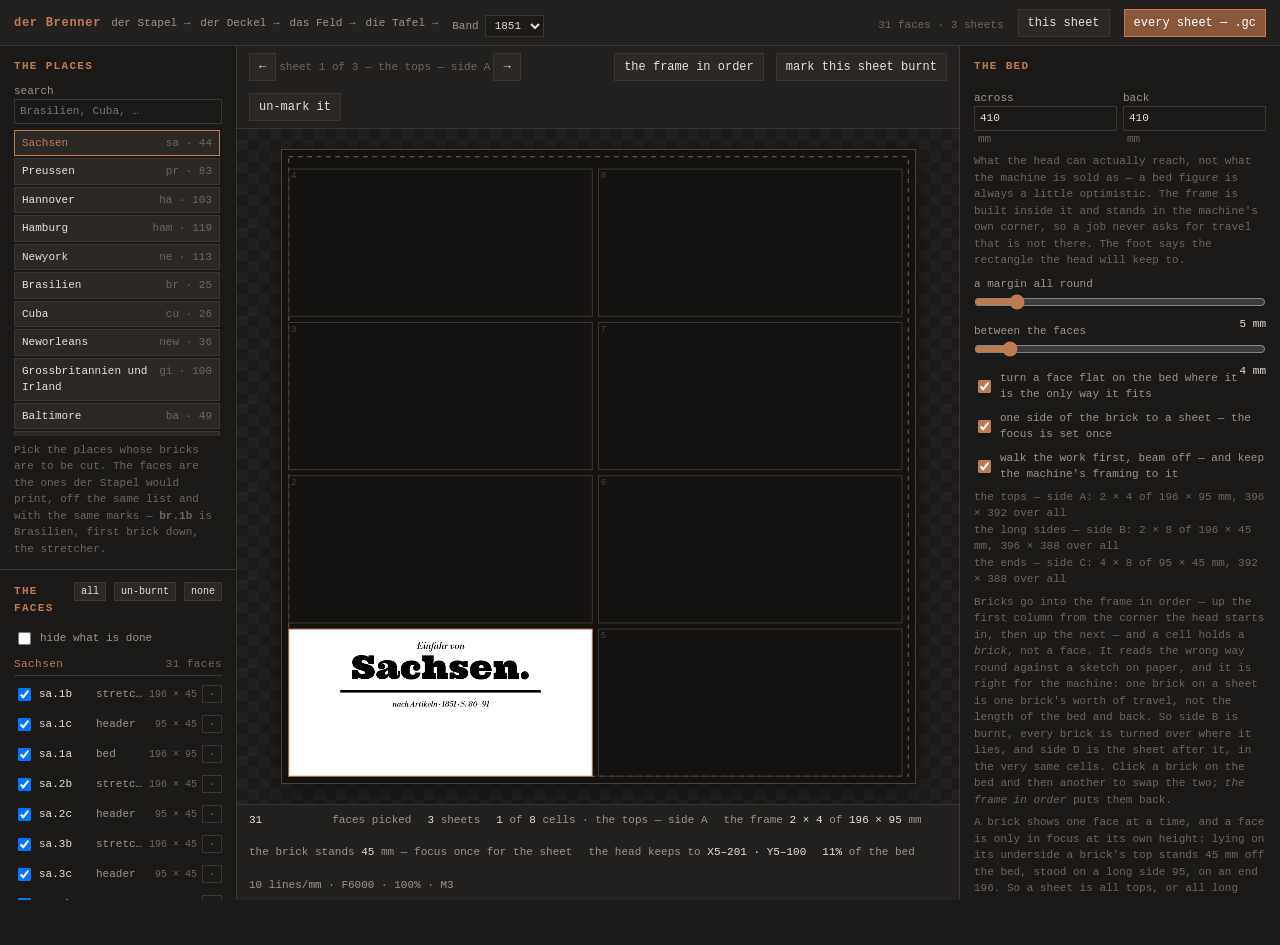
==== brenner.html @ b3bc6b64 "engraving desk stapel brenner etc" ====
<!DOCTYPE html>
<html lang="en">

<head>
	<meta charset="utf-8">
	<meta name="viewport" content="width=device-width, initial-scale=1">
	<title>der Brenner — anti-epigraph</title>
	<link rel="icon"
		href="data:image/svg+xml,<svg xmlns='http://www.w3.org/2000/svg' viewBox='0 0 16 16'><rect width='16' height='16' fill='%231c1a18'/><rect x='2' y='2' width='12' height='12' fill='none' stroke='%23d98741' stroke-width='1.4'/><rect x='5' y='5' width='6' height='2' fill='%23d98741'/></svg>">
	<link rel="stylesheet" href="css/dashboard.css">
	<link rel="stylesheet" href="css/tafeln.css">
	<link rel="stylesheet" href="css/brenner.css">
</head>

<body>
	<header class="bar">
		<div class="brand">
			<strong>der Brenner</strong>
			<a href="stapel.html">der Stapel →</a>
			<a href="deckel.html">der Deckel →</a>
			<a href="feld.html">das Feld →</a>
			<a href="tafeln.html">die Tafel →</a>
		</div>

		<div class="proj">
			<label class="check">Band <select id="yearSel" title="which volume"></select></label>
		</div>

		<div class="grow"></div>

		<span class="hint" id="jobLine">—</span>
		<button id="exportSheet">this sheet</button>
		<button id="exportAll" class="primary">every sheet — .gc</button>
	</header>

	<main class="layout">
		<!-- ---------------- what is to be burnt ---------------- -->
		<aside class="col controls">
			<section>
				<h2>the places</h2>
				<label>search <input type="search" id="placeSearch" placeholder="Brasilien, Cuba, …"></label>
				<div class="picker" id="picker"></div>
				<p class="hint">Pick the places whose bricks are to be cut. The faces are the ones der
					Stapel would print, off the same list and with the same marks — <b>br.1b</b> is
					Brasilien, first brick down, the stretcher.</p>
			</section>

			<section>
				<div class="panel-head">
					<h2>the faces</h2>
					<button id="allFaces">all</button>
					<button id="freshFaces">un-burnt</button>
					<button id="noFaces">none</button>
				</div>
				<label class="check"><input type="checkbox" id="hideDone"> hide what is done</label>
				<div class="faces" id="faceList"></div>
			</section>
		</aside>

		<!-- ---------------- the bed ---------------- -->
		<section class="col stage">
			<div class="stage-tools">
				<div class="views">
					<button id="prevSheet">←</button>
					<span class="hint" id="sheetNo">—</span>
					<button id="nextSheet">→</button>
				</div>
				<div class="grow"></div>
				<button id="resetArrange">the frame in order</button>
				<button id="markSheet">mark this sheet burnt</button>
				<button id="unmarkSheet">un-mark it</button>
			</div>

			<div class="canvas-wrap" id="canvasWrap">
				<canvas id="stage"></canvas>
			</div>

			<div class="stage-foot" id="foot">—</div>
		</section>

		<!-- ---------------- how it is burnt ---------------- -->
		<aside class="col side">
			<section>
				<h2>the bed</h2>
				<div class="grid2">
					<label>across <input type="number" id="bedW" min="50" max="2000" step="1"><i>mm</i></label>
					<label>back <input type="number" id="bedH" min="50" max="2000" step="1"><i>mm</i></label>
				</div>
				<p class="hint">What the head can actually reach, not what the machine is sold as — a
					bed figure is always a little optimistic. The frame is built inside it and stands in
					the machine's own corner, so a job never asks for travel that is not there. The foot
					says the rectangle the head will keep to.</p>
				<label>a margin all round <input type="range" id="margin" min="0" max="40" step="0.5">
					<output id="marginV">5 mm</output>
				</label>
				<label>between the faces <input type="range" id="gap" min="0" max="40" step="0.5">
					<output id="gapV">4 mm</output>
				</label>
				<label class="check"><input type="checkbox" id="turn"> turn a face flat on the bed where
					it is the only way it fits</label>
				<label class="check"><input type="checkbox" id="oneSideAtATime"> one side of the brick to
					a sheet — the focus is set once</label>
				<label class="check"><input type="checkbox" id="frameFirst"> walk the work first, beam
					off — and keep the machine's framing to it</label>
				<p class="hint" id="frameLine">—</p>
				<p class="hint">Bricks go into the frame in order — up the first column from the corner
					the head starts in, then up the next — and a cell holds a <i>brick</i>, not a face.
					It reads the wrong way round against a sketch on paper, and it is right for the
					machine: one brick on a sheet is one brick's worth of travel, not the length of the
					bed and back. So side B is burnt, every brick
					is turned over where it lies, and side D is the sheet after it, in the very same
					cells. Click a brick on the bed and then another to swap the two; <i>the frame in
						order</i> puts them back.</p>
				<p class="hint">A brick shows one face at a time, and a face is only in focus at its own
					height: lying on its underside a brick's top stands 45 mm off the bed, stood on a long
					side 95, on an end 196. So a sheet is all tops, or all long sides, or all ends, and no
					two faces of one brick are on it. 410 will not take two 196s and a gap without either
					the margin coming off or a face going round, so the frame says which it did. The
					cells never move: every sheet of a side is the same grid, the last one only with
					its end empty, so a frame squared up once does for the whole run.</p>
			</section>

			<section>
				<h2>the burn</h2>
				<label>scan lines <input type="range" id="lines" min="2" max="20" step="1">
					<output id="linesV">10 /mm</output>
				</label>
				<label>the feed along a line <input type="range" id="feed" min="200" max="12000" step="100">
					<output id="feedV">6000 mm/min</output>
				</label>
				<label>power <input type="range" id="power" min="1" max="100" step="1">
					<output id="powerV">100%</output>
				</label>
				<div class="grid2">
					<label>S at full <input type="number" id="sMax" min="1" max="10000" step="10"></label>
					<label>passes <input type="number" id="passes" min="1" max="10" step="1"></label>
				</div>
				<label class="ctl">the beam<select id="laserMode">
						<option value="M3">M3 — constant power</option>
						<option value="M4">M4 — dynamic, power follows the speed</option>
					</select></label>
				<label>run-up outside the ink <input type="range" id="overscan" min="0" max="5" step="0.1">
					<output id="overscanV">0 mm</output>
				</label>
				<label>the rapid, for the estimate <input type="range" id="rapid" min="500" max="20000" step="100">
					<output id="rapidV">6000 mm/min</output>
				</label>
				<label class="check"><input type="checkbox" id="bidirectional"> burn both ways along the line</label>
				<label class="check"><input type="checkbox" id="airAssist"> air assist — M8 / M9</label>
				<label class="check"><input type="checkbox" id="park"> park at the origin when it is done</label>
				<p class="hint">The file is written by the same emitter as the engraving desk — the
					dialect that has already run on the machine: G90 to the start of a line, G91 along it
					with S on every move, the whole sheet one raster so the head never stops mid-line.
					The rapid figure only changes the estimate: how fast G0 actually moves is the
					machine's own business.</p>
			</section>

			<section>
				<div class="panel-head">
					<h2>the press</h2>
					<button id="resetPress">reset</button>
				</div>
				<label class="check"><input type="checkbox" id="pressOn"> burn the faces as they come off
					the press</label>
				<div id="p_press"></div>
				<button id="reseed" class="wide">another sheet of paper</button>
				<p class="hint">The same press der Stapel sets, and it comes over with the yard's own
					setting — the wandering edge and the ink gaining, which are the type itself. The
					mottling and the specks in the white are left behind: they are paper, and burnt they
					are a few hundred extra scan lines for a few hundred specks of char.</p>
			</section>

			<section>
				<div class="panel-head">
					<h2>what is done</h2>
					<button id="clearDone">forget it all</button>
				</div>
				<p class="hint" id="doneLine">—</p>
				<p class="hint">A face is registered as burnt when you mark it — by the sheet, or one at
					a time in the list. It is kept per volume and per place, so a stack half cut today
					is the other half tomorrow.</p>
			</section>
		</aside>
	</main>

	<div class="toast" id="toast"></div>

	<script src="data/handel-all.js"></script>
	<script src="js/tafeln/model.js"></script>
	<script src="js/tafeln/plate.js"></script>
	<script src="js/tafeln/ink.js"></script>
	<script src="js/stapel/faces.js"></script>
	<script src="js/stapel/panel.js"></script>
	<script src="js/brenner/nest.js"></script>
	<script src="js/engrave/gcode.js"></script>
	<script src="js/brenner/ui.js"></script>
</body>

</html>
---- css/dashboard.css ----
/* the engraving desk — a workshop instrument, not a website.
   warm neutrals off the clay palette of the piece, monospace throughout,
   dense enough to hold a whole wall on one screen. */

:root {
	--bg: #1c1a18;
	--panel: #232120;
	--panel-2: #2b2826;
	--line: #3a3633;
	--ink: #e6e0d8;
	--dim: #9a938a;
	--faint: #6d665e;
	--clay: #c07a52;
	--clay-dim: #8a5738;

	--pending: #6d665e;
	--queued: #d4a13c;
	--engraved: #7fa86a;
	--failed: #c0563e;
	--skipped: #4f4b47;
}

* {
	box-sizing: border-box;
}

body {
	margin: 0;
	background: var(--bg);
	color: var(--ink);
	font: 12px/1.5 ui-monospace, SFMono-Regular, Menlo, monospace;
	display: flex;
	flex-direction: column;
	min-height: 100vh;
}

h2 {
	font-size: 11px;
	letter-spacing: .12em;
	text-transform: uppercase;
	color: var(--clay);
	margin: 0 0 8px;
	font-weight: 600;
}

a {
	color: var(--dim);
}

a:hover {
	color: var(--clay);
}

.grow {
	flex: 1;
}

.hint {
	color: var(--faint);
	margin: 6px 0 0;
	font-size: 11px;
}

/* ---------------- top bar ---------------- */
.bar {
	display: flex;
	align-items: center;
	gap: 14px;
	padding: 8px 14px;
	background: var(--panel);
	border-bottom: 1px solid var(--line);
	position: sticky;
	top: 0;
	z-index: 20;
	flex-wrap: wrap;
}

.brand {
	display: flex;
	align-items: baseline;
	gap: 10px;
}

.brand strong {
	color: var(--clay);
	letter-spacing: .06em;
}

.brand a {
	font-size: 11px;
	text-decoration: none;
}

.proj {
	display: flex;
	gap: 4px;
	align-items: center;
}

/* selects in the bar size to their content — left at 100% they claim a
   whole row and push everything else onto a second line */
.bar select {
	width: auto;
	max-width: 240px;
}

.progress {
	display: flex;
	align-items: center;
	gap: 8px;
	min-width: 190px;
	flex: 0 1 260px;
}

.progress span {
	white-space: nowrap;
	color: var(--dim);
}

.bar-track {
	flex: 1;
	height: 6px;
	background: var(--panel-2);
	border: 1px solid var(--line);
	overflow: hidden;
	min-width: 90px;
}

.bar-fill {
	height: 100%;
	width: 0;
	background: var(--engraved);
	transition: width .25s;
}

/* ---------------- form furniture ---------------- */
button,
select,
input,
output {
	font: inherit;
	color: var(--ink);
}

button {
	background: var(--panel-2);
	border: 1px solid var(--line);
	padding: 4px 9px;
	cursor: pointer;
}

button:hover {
	border-color: var(--clay-dim);
	color: #fff;
}

button.primary {
	background: var(--clay-dim);
	border-color: var(--clay);
	color: #fff;
}

button.primary:hover {
	background: var(--clay);
}

button.danger:hover {
	border-color: var(--failed);
	color: var(--failed);
}

button.wide {
	display: block;
	width: 100%;
	margin: 6px 0 0;
}

button.on {
	background: var(--clay-dim);
	border-color: var(--clay);
	color: #fff;
}

select,
input[type=number],
input[type=text],
input[type=search] {
	background: var(--bg);
	border: 1px solid var(--line);
	padding: 3px 5px;
	width: 100%;
	min-width: 0;
}

input[type=range] {
	width: 100%;
	accent-color: var(--clay);
	margin: 2px 0;
}

label {
	display: block;
	margin: 7px 0 0;
	color: var(--dim);
	font-size: 11px;
}

label i {
	font-style: normal;
	color: var(--faint);
	margin-left: 4px;
}

label output {
	color: var(--ink);
	float: right;
}

label.check {
	display: flex;
	align-items: center;
	gap: 6px;
	cursor: pointer;
}

label.check input {
	width: auto;
	accent-color: var(--clay);
}

.pair,
.triple {
	display: grid;
	gap: 8px;
}

.pair {
	grid-template-columns: 1fr 1fr;
}

.triple {
	grid-template-columns: 1fr 1fr 1fr;
}

/* ---------------- layout ---------------- */
.layout {
	display: grid;
	grid-template-columns: 260px minmax(0, 1fr) 280px;
	gap: 1px;
	background: var(--line);
	flex: 1;
	min-height: 0;
}

.col {
	background: var(--bg);
	min-width: 0;
}

.controls,
.side {
	overflow-y: auto;
	max-height: calc(100vh - 46px);
}

.controls section,
.side section {
	padding: 12px 14px;
	border-bottom: 1px solid var(--line);
}

/* ---------------- stage ---------------- */
.stage {
	display: flex;
	flex-direction: column;
	min-height: 460px;
}

.stage-tools {
	display: flex;
	align-items: center;
	gap: 12px;
	padding: 7px 12px;
	border-bottom: 1px solid var(--line);
	background: var(--panel);
	flex-wrap: wrap;
}

.views {
	display: flex;
	gap: 3px;
}

.canvas-wrap {
	flex: 1;
	display: grid;
	place-items: center;
	padding: 18px;
	background:
		repeating-conic-gradient(#242220 0% 25%, #1e1c1a 0% 50%) 0 0/22px 22px;
	overflow: auto;
	min-height: 0;
}

#stage {
	max-width: 100%;
	max-height: 100%;
	cursor: crosshair;
	box-shadow: 0 6px 30px rgba(0, 0, 0, .55);
}

.stage-foot {
	padding: 7px 12px;
	border-top: 1px solid var(--line);
	background: var(--panel);
	color: var(--dim);
	font-size: 11px;
	display: flex;
	gap: 16px;
	flex-wrap: wrap;
}

.stage-foot b {
	color: var(--ink);
	font-weight: 500;
}

.stage-foot .warn {
	color: var(--queued);
}

.stage-foot .bad {
	color: var(--failed);
}

/* ---------------- inspector ---------------- */
.insp-body .row {
	display: flex;
	justify-content: space-between;
	gap: 8px;
	padding: 2px 0;
	color: var(--dim);
}

.insp-body .row b {
	color: var(--ink);
	font-weight: 500;
}

#inspLabel {
	color: var(--ink);
	text-transform: none;
	letter-spacing: 0;
}

.chip-row {
	display: flex;
	flex-wrap: wrap;
	gap: 4px;
	margin: 8px 0;
}

.chip {
	padding: 3px 8px;
	border: 1px solid var(--line);
	background: var(--panel-2);
	cursor: pointer;
	font-size: 11px;
}

.chip.on {
	color: #14120f;
	font-weight: 600;
}

.chip[data-status=queued].on {
	background: var(--queued);
	border-color: var(--queued);
}

.chip[data-status=engraved].on {
	background: var(--engraved);
	border-color: var(--engraved);
}

.chip[data-status=failed].on {
	background: var(--failed);
	border-color: var(--failed);
	color: #fff;
}

.chip[data-status=skipped].on {
	background: var(--skipped);
	border-color: var(--skipped);
	color: var(--ink);
}

.chip[data-status=pending].on {
	background: var(--pending);
	border-color: var(--pending);
}

#inspThumb {
	width: 100%;
	display: block;
	margin: 8px 0;
	border: 1px solid var(--line);
	image-rendering: pixelated;
	background: #000;
}

textarea {
	width: 100%;
	background: var(--bg);
	border: 1px solid var(--line);
	color: var(--ink);
	font: inherit;
	padding: 4px;
	resize: vertical;
	min-height: 46px;
}

/* ---------------- tally ---------------- */
.tally {
	display: grid;
	grid-template-columns: 1fr 1fr;
	gap: 4px;
}

.tally div {
	display: flex;
	justify-content: space-between;
	padding: 3px 6px;
	background: var(--panel-2);
	border-left: 3px solid var(--line);
}

.tally div b {
	font-weight: 600;
}

.tally .t-pending {
	border-color: var(--pending);
}

.tally .t-queued {
	border-color: var(--queued);
}

.tally .t-engraved {
	border-color: var(--engraved);
}

.tally .t-failed {
	border-color: var(--failed);
}

.tally .t-skipped {
	border-color: var(--skipped);
}

.bulk {
	display: flex;
	gap: 4px;
	margin-top: 8px;
}

.bulk button {
	flex: 1;
	font-size: 11px;
}

.log {
	max-height: 190px;
	overflow-y: auto;
	color: var(--faint);
	font-size: 11px;
}

.log div {
	padding: 2px 0;
	border-bottom: 1px solid var(--panel-2);
}

.log time {
	color: var(--line);
	margin-right: 6px;
}

/* ---------------- ledger ---------------- */
.ledger {
	border-top: 1px solid var(--line);
	background: var(--panel);
}

.ledger-head {
	display: flex;
	align-items: center;
	gap: 10px;
	padding: 8px 14px;
	flex-wrap: wrap;
}

.ledger-head h2 {
	margin: 0;
}

.ledger-head input,
.ledger-head select {
	width: auto;
	min-width: 150px;
}

.table-wrap {
	max-height: 330px;
	overflow: auto;
	border-top: 1px solid var(--line);
}

table {
	width: 100%;
	border-collapse: collapse;
	font-size: 11px;
}

th {
	position: sticky;
	top: 0;
	background: var(--panel-2);
	text-align: left;
	padding: 5px 10px;
	color: var(--dim);
	font-weight: 500;
	border-bottom: 1px solid var(--line);
	white-space: nowrap;
}

td {
	padding: 3px 10px;
	border-bottom: 1px solid #292624;
	white-space: nowrap;
}

tbody tr:hover {
	background: var(--panel-2);
	cursor: pointer;
}

tbody tr.sel {
	background: #332c25;
}

td.st {
	font-weight: 600;
}

td.st[data-s=pending] {
	color: var(--pending);
}

td.st[data-s=queued] {
	color: var(--queued);
}

td.st[data-s=engraved] {
	color: var(--engraved);
}

td.st[data-s=failed] {
	color: var(--failed);
}

td.st[data-s=skipped] {
	color: var(--skipped);
}

td.notes {
	white-space: normal;
	color: var(--dim);
	max-width: 320px;
}

/* ---------------- overlays ---------------- */
.toast {
	position: fixed;
	bottom: 16px;
	left: 50%;
	transform: translateX(-50%) translateY(20px);
	background: var(--panel-2);
	border: 1px solid var(--clay-dim);
	padding: 7px 16px;
	opacity: 0;
	pointer-events: none;
	transition: opacity .2s, transform .2s;
	z-index: 60;
}

.toast.show {
	opacity: 1;
	transform: translateX(-50%) translateY(0);
}

.busy {
	position: fixed;
	inset: 0;
	background: rgba(12, 11, 10, .8);
	display: grid;
	place-items: center;
	z-index: 50;
}

.busy[hidden] {
	display: none;
}

.busy-box {
	background: var(--panel);
	border: 1px solid var(--line);
	padding: 18px 22px;
	min-width: 300px;
}

.busy-box .bar-track {
	margin-top: 10px;
}

.bundled-list {
	display: flex;
	flex-direction: column;
	gap: 3px;
	margin-top: 6px;
}

.bundled-list button {
	text-align: left;
	overflow: hidden;
	text-overflow: ellipsis;
	white-space: nowrap;
	font-size: 11px;
}

.drop.over {
	outline: 1px dashed var(--clay);
	outline-offset: 4px;
}

@media (max-width: 1100px) {
	.layout {
		grid-template-columns: 1fr;
	}

	.controls,
	.side {
		max-height: none;
	}
}
---- css/tafeln.css ----
/* die Tafel — the composing stone.
   The workshop chrome comes from dashboard.css; what is here is the faces
   the block can be set in, and the furniture round the stone itself. */

/* Ultra is the nearest free cut of the Fette Antiqua the volumes head their
   blocks with — a true fat face, hairline serifs, the stress dead vertical.
   Abril and Rozha are the same idea drawn later; Bevan is the fat Egyptian.
   For the text and the figures the Didones: Bodoni Moda (optical sizes),
   Libre Bodoni, Playfair. Libre Baskerville stays on the list as the
   transitional it is — a century early, and it shows. All self-hosted, so
   the page keeps its faces off-line and straight off disk. */

@font-face {
	font-family: 'Ultra';
	font-style: normal;
	font-weight: 400;
	font-display: block;
	src: url('../fonts/ultra-400.woff2') format('woff2');
}

@font-face {
	font-family: 'Abril Fatface';
	font-style: normal;
	font-weight: 400;
	font-display: block;
	src: url('../fonts/abril-fatface-400.woff2') format('woff2');
}

@font-face {
	font-family: 'Rozha One';
	font-style: normal;
	font-weight: 400;
	font-display: block;
	src: url('../fonts/rozha-one-400.woff2') format('woff2');
}

@font-face {
	font-family: 'Bevan';
	font-style: normal;
	font-weight: 400;
	font-display: block;
	src: url('../fonts/bevan-400.woff2') format('woff2');
}

@font-face {
	font-family: 'Bodoni Moda';
	font-style: normal;
	font-weight: 400 700;
	font-display: block;
	src: url('../fonts/bodoni-moda-400.woff2') format('woff2');
}

@font-face {
	font-family: 'Bodoni Moda';
	font-style: italic;
	font-weight: 400 700;
	font-display: block;
	src: url('../fonts/bodoni-moda-400i.woff2') format('woff2');
}

@font-face {
	font-family: 'Libre Bodoni';
	font-style: normal;
	font-weight: 400 700;
	font-display: block;
	src: url('../fonts/libre-bodoni-400.woff2') format('woff2');
}

@font-face {
	font-family: 'Libre Bodoni';
	font-style: italic;
	font-weight: 400 700;
	font-display: block;
	src: url('../fonts/libre-bodoni-400i.woff2') format('woff2');
}

@font-face {
	font-family: 'Playfair Display';
	font-style: normal;
	font-weight: 400 700;
	font-display: block;
	src: url('../fonts/playfair-400.woff2') format('woff2');
}

@font-face {
	font-family: 'Playfair Display';
	font-style: italic;
	font-weight: 400 700;
	font-display: block;
	src: url('../fonts/playfair-400i.woff2') format('woff2');
}

@font-face {
	font-family: 'Libre Baskerville';
	font-style: normal;
	font-weight: 400 700;
	font-display: block;
	src: url('../fonts/libre-baskerville-400.woff2') format('woff2');
}

@font-face {
	font-family: 'Libre Baskerville';
	font-style: italic;
	font-weight: 400 700;
	font-display: block;
	src: url('../fonts/libre-baskerville-400i.woff2') format('woff2');
}

/* the panel earns its width — there are a lot of settings on a block */
.layout {
	grid-template-columns: 236px minmax(0, 1fr) 320px;
}

/* ---------------- the stone ---------------- */

#stage {
	background: #fff;
	cursor: default;
	box-shadow: 0 6px 30px rgba(0, 0, 0, .55);
}

/* ---------------- the places to hand ---------------- */

.stepper {
	display: flex;
	align-items: center;
	gap: 6px;
	margin-bottom: 8px;
}

.stepper button {
	padding: 3px 10px;
}

.picker {
	max-height: calc(100vh - 250px);
	overflow-y: auto;
	display: flex;
	flex-direction: column;
	gap: 2px;
	margin-top: 6px;
	padding-right: 2px;
}

.picker button {
	display: flex;
	justify-content: space-between;
	gap: 10px;
	align-items: baseline;
	text-align: left;
	width: 100%;
	font-size: 11px;
	padding: 4px 7px;
}

.picker button span.n {
	color: var(--faint);
	font-variant-numeric: tabular-nums;
	flex: none;
}

.picker button.on {
	border-color: var(--clay);
	background: var(--panel-2);
	color: var(--clay);
}

/* ---------------- the settings ---------------- */

/* a metric is a name, a slider and a number on one line — a dozen of them
   in a group have to stay readable without becoming a wall */
.ctl {
	display: grid;
	grid-template-columns: 118px minmax(0, 1fr) 40px;
	align-items: center;
	gap: 7px;
	margin: 0 0 3px;
	font-size: 10.5px;
	color: var(--dim);
}

.ctl select {
	grid-column: 2 / span 2;
	min-width: 0;
	font-size: 10.5px;
}

.ctl input[type=range] {
	margin: 0;
	min-width: 0;
}

.ctl output {
	font-size: 10px;
	text-align: right;
	color: var(--ink);
	font-variant-numeric: tabular-nums;
}

.panel-head {
	display: flex;
	align-items: baseline;
	gap: 8px;
}

.panel-head h2 {
	flex: 1;
	margin-bottom: 6px;
}

.panel-head button {
	font-size: 10px;
	padding: 1px 6px;
}

.grid2 {
	display: grid;
	grid-template-columns: 1fr 1fr;
	gap: 6px;
}

/* ---------------- the goods in the block ---------------- */

.goods {
	max-height: 300px;
	overflow-y: auto;
	font-size: 11px;
}

.good {
	display: grid;
	grid-template-columns: minmax(0, 1fr) auto auto;
	gap: 2px 8px;
	padding: 3px 0;
	border-bottom: 1px solid var(--line);
	font-variant-numeric: tabular-nums;
}

.good.out {
	color: var(--faint);
}

.good .g-n {
	overflow: hidden;
	text-overflow: ellipsis;
	white-space: nowrap;
}

.good .g-q {
	color: var(--dim);
	white-space: nowrap;
}

.good.out .g-q {
	color: var(--faint);
}

.good .g-q i {
	color: var(--faint);
	font-style: normal;
}

.good .g-v {
	min-width: 62px;
	text-align: right;
}

/* the second line: what class the name was read into, what share of the
   block's Werth the good carries, and anything the reading had to supply */
.good .g-meta {
	grid-column: 1 / -1;
	display: flex;
	align-items: center;
	gap: 6px;
	font-size: 9.5px;
	line-height: 1.4;
	color: var(--faint);
}

.good.out .g-meta {
	opacity: .55;
}

.good .g-cat {
	flex: none;
	letter-spacing: .04em;
	text-transform: lowercase;
	color: var(--dim);
}

.good .g-cat::before {
	content: '';
	display: inline-block;
	width: 5px;
	height: 5px;
	margin-right: 4px;
	border-radius: 50%;
	background: currentColor;
	vertical-align: 1px;
}

.good .c-consumables {
	color: #c98a4b;
}

.good .c-raw_materials {
	color: #7fa86a;
}

.good .c-semi_finished {
	color: #6f9bb5;
}

.good .c-manufactured {
	color: #b07ab8;
}

.good .c-industrial_art {
	color: #d4a13c;
}

.good .c-specie_metals {
	color: #cdc08a;
}

.good .c-unplaced {
	color: var(--faint);
}

.good .g-bar {
	flex: 1 1 auto;
	min-width: 18px;
	height: 3px;
	background: var(--line);
}

.good .g-bar i {
	display: block;
	height: 100%;
	background: var(--clay);
}

.good.out .g-bar i {
	background: var(--faint);
}

.good .g-pc {
	flex: none;
	min-width: 30px;
	text-align: right;
	color: var(--dim);
}

/* where the block is not simply the page: a dash, two lines added
   together, a measure carried down on ditto marks and restored here */
.good .g-flag {
	flex: none;
	font-weight: 400;
	padding: 0 4px;
	border: 1px solid var(--line);
	color: var(--dim);
}

.good .g-flag.net {
	color: var(--faint);
}

/* ---------------- the block's own scale ---------------- */

.zoomrow {
	display: flex;
	align-items: center;
	gap: 8px;
}

.zoomrow input[type=range] {
	flex: 1;
}

.zoomrow output {
	min-width: 44px;
	text-align: right;
}

.swatch {
	font-family: 'Ultra', Georgia, serif;
	font-size: 15px;
	color: var(--ink);
	letter-spacing: .02em;
}

/* a block built off the by-article table is the coarser of the two readings —
   fewer goods than the place actually sent — so it is marked as such */
.warnhint {
	color: var(--queued);
}

/* ---------------- the classes ---------------- */

.cats label {
	display: grid;
	grid-template-columns: 14px minmax(0, 1fr) auto;
	align-items: center;
	gap: 7px;
	margin: 0 0 2px;
	font-size: 10.5px;
	color: var(--dim);
	cursor: pointer;
}

.cats label.off {
	color: var(--faint);
}

.cats input {
	margin: 0;
}

.cats .n {
	font-variant-numeric: tabular-nums;
	color: var(--faint);
}

.cats label.none .n {
	opacity: .35;
}
---- css/brenner.css ----
/* der Brenner — the list of faces and the bed they are laid on. The rest of
   the chrome is dashboard.css and tafeln.css, as everywhere else. */

.faces {
	max-height: 460px;
	overflow-y: auto;
	font-size: 11px;
}

.f-place {
	display: flex;
	justify-content: space-between;
	margin: 8px 0 3px;
	padding-bottom: 2px;
	border-bottom: 1px solid var(--line);
	color: var(--clay);
	letter-spacing: .04em;
}

.f-place span {
	color: var(--faint);
}

.f-row {
	display: grid;
	grid-template-columns: auto 52px 1fr auto 20px;
	align-items: center;
	gap: 5px;
	padding: 2px 0;
	cursor: pointer;
	font-variant-numeric: tabular-nums;
}

.f-row:hover {
	background: var(--panel);
}

.f-row.done .f-tag,
.f-row.done .f-kind,
.f-row.done .f-size {
	color: var(--faint);
	text-decoration: line-through;
}

.f-tag {
	color: var(--ink);
}

.f-kind {
	color: var(--dim);
}

.f-size {
	color: var(--faint);
	white-space: nowrap;
	font-size: 10px;
}

.f-kind {
	overflow: hidden;
	text-overflow: ellipsis;
	white-space: nowrap;
}

.f-done {
	width: 20px;
	padding: 0;
	color: var(--faint);
	background: none;
	border: 1px solid var(--line);
}

.f-row.done .f-done {
	color: var(--engraved);
	border-color: var(--engraved);
}

/* the places are a list to pick from, not the whole column — the faces
   under them are the point of the page */
.controls .picker {
	max-height: 34vh;
}

/* the bed sits on the dark, squared to its own proportions */
.canvas-wrap canvas {
	background: #141210;
	box-shadow: 0 0 0 1px var(--line);
}
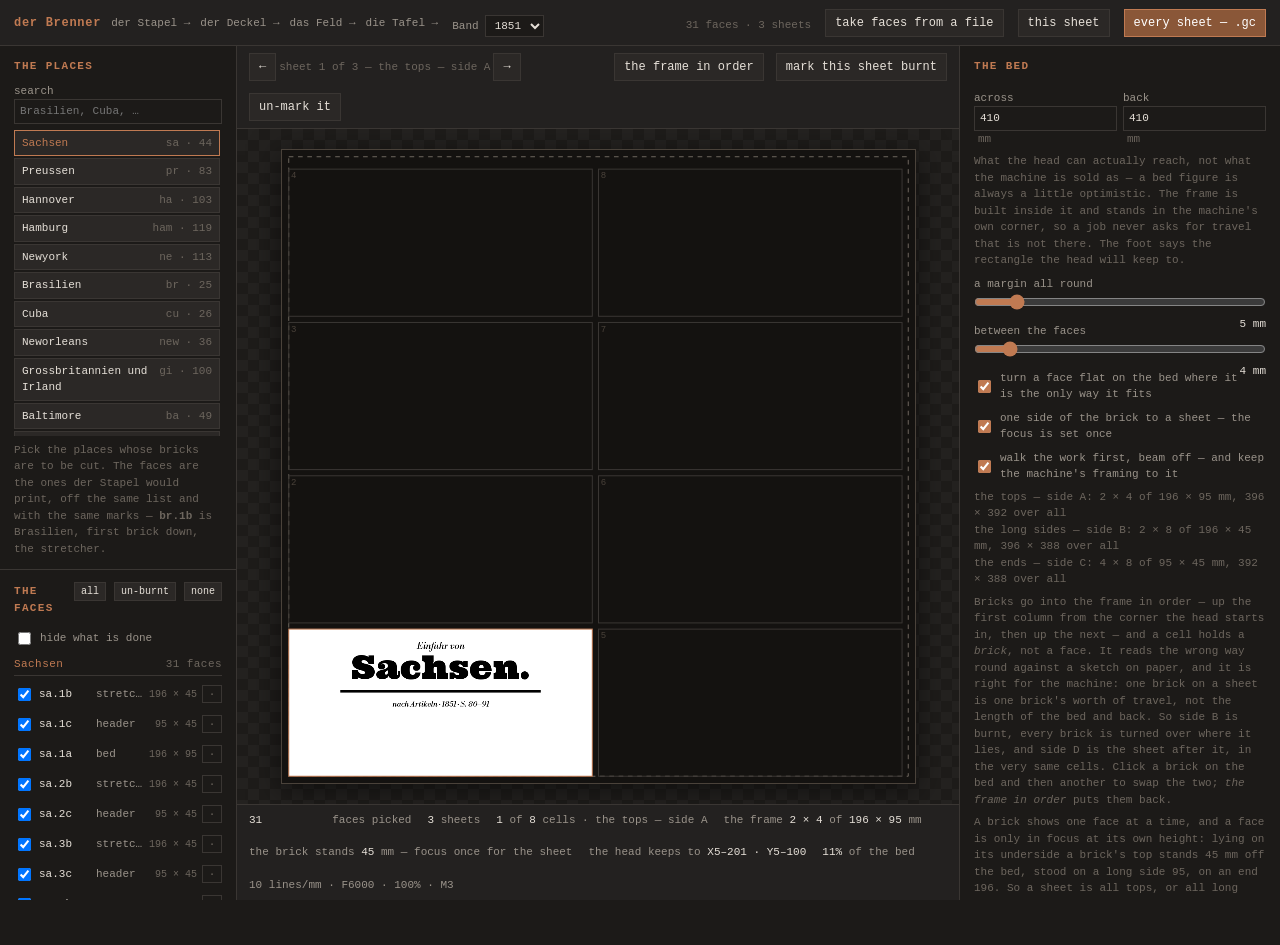
==== commit 80be2da4: "stapel -> brenner: hand over the faces, not the reasoning der Brenner had to read the volume to know" ====
--- a/brenner.html
+++ b/brenner.html
@@ -29,6 +29,9 @@
 		<div class="grow"></div>
 
 		<span class="hint" id="jobLine">—</span>
+		<button id="takeFaces">take faces from a file</button>
+		<button id="dropFaces" hidden>back to the volume</button>
+		<input type="file" id="facesFile" multiple accept=".json,.png" hidden>
 		<button id="exportSheet">this sheet</button>
 		<button id="exportAll" class="primary">every sheet — .gc</button>
 	</header>
@@ -191,6 +194,8 @@
 	<script src="js/tafeln/ink.js"></script>
 	<script src="js/stapel/faces.js"></script>
 	<script src="js/stapel/panel.js"></script>
+	<script src="js/lib/zip.js"></script>
+	<script src="js/stapel/handoff.js"></script>
 	<script src="js/brenner/nest.js"></script>
 	<script src="js/engrave/gcode.js"></script>
 	<script src="js/brenner/ui.js"></script>
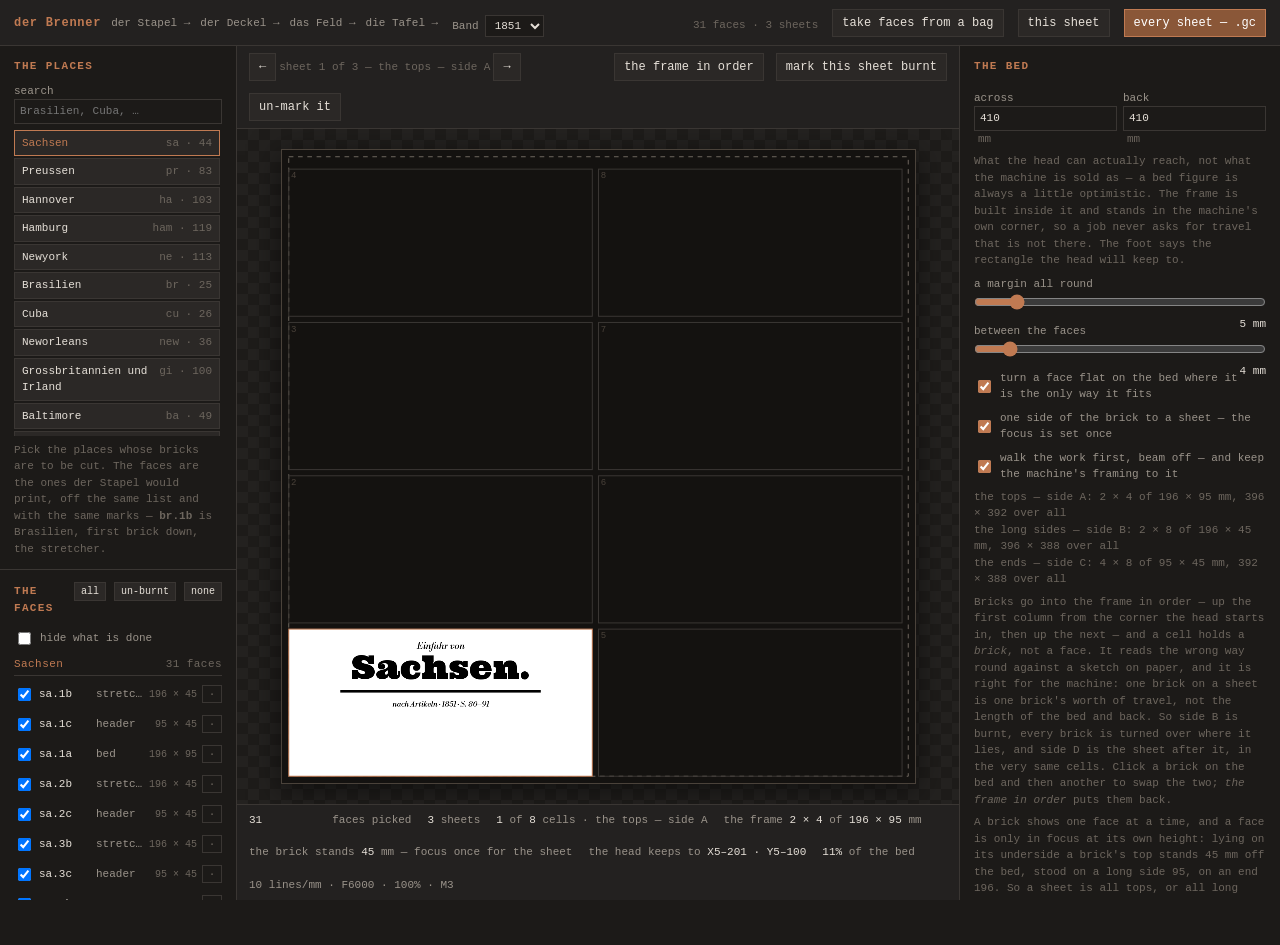
==== commit ca7683ef: "update the engraving system" ====
--- a/brenner.html
+++ b/brenner.html
@@ -29,9 +29,9 @@
 		<div class="grow"></div>
 
 		<span class="hint" id="jobLine">—</span>
-		<button id="takeFaces">take faces from a file</button>
+		<button id="takeFaces">take faces from a bag</button>
 		<button id="dropFaces" hidden>back to the volume</button>
-		<input type="file" id="facesFile" multiple accept=".json,.png" hidden>
+		<input type="file" id="facesFile" multiple accept=".zip,.json,.png" hidden>
 		<button id="exportSheet">this sheet</button>
 		<button id="exportAll" class="primary">every sheet — .gc</button>
 	</header>
--- a/css/dashboard.css
+++ b/css/dashboard.css
@@ -624,6 +624,60 @@
 	margin-top: 10px;
 }
 
+/* ---------------- the bed ---------------- */
+.bed-list {
+	display: flex;
+	flex-direction: column;
+	gap: 2px;
+	margin: 8px 0 0;
+	max-height: 190px;
+	overflow-y: auto;
+}
+
+.bed-list div {
+	display: flex;
+	align-items: baseline;
+	gap: 6px;
+	padding: 2px 5px;
+	background: var(--panel-2);
+	font-size: 11px;
+}
+
+.bed-list div.off {
+	outline: 1px solid var(--failed);
+}
+
+.bed-list b {
+	color: var(--clay);
+	font-weight: 600;
+	min-width: 16px;
+	text-align: right;
+}
+
+.bed-list span {
+	flex: 1;
+	color: var(--ink);
+}
+
+.bed-list i {
+	color: var(--faint);
+	font-style: normal;
+}
+
+.bed-list button {
+	padding: 0 5px;
+	line-height: 1.4;
+	font-size: 11px;
+}
+
+.hint.warn {
+	color: var(--queued);
+}
+
+.hint.bad {
+	color: var(--failed);
+}
+
 .bundled-list {
 	display: flex;
 	flex-direction: column;
